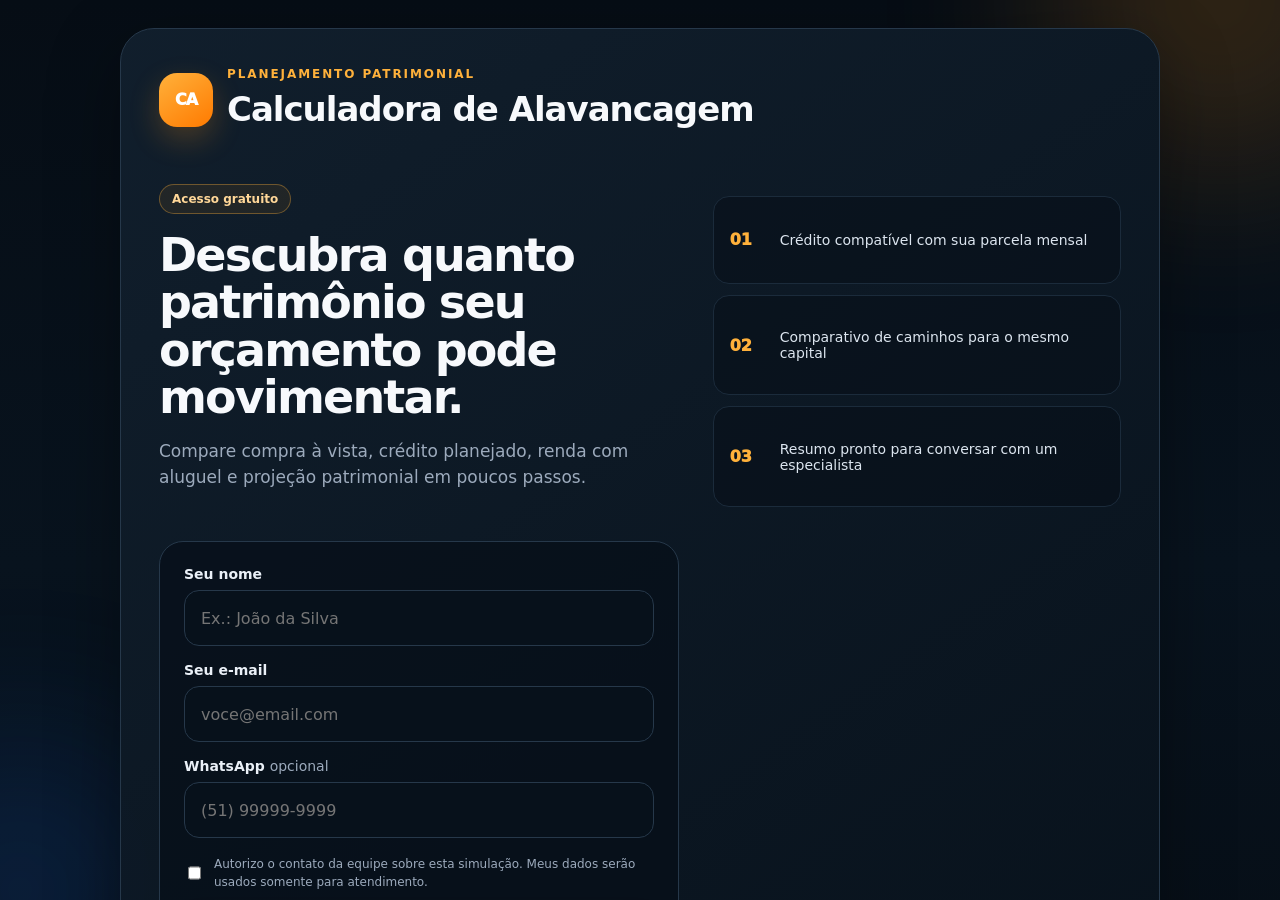
==== reset.html @ 83cf80e9 "Add files via upload" ====
<!doctype html>
<html lang="pt-BR">
<head>
  <meta charset="utf-8">
  <meta name="viewport" content="width=device-width,initial-scale=1">
  <meta name="theme-color" content="#09121d">
  <title>Atualizando Calculadora</title>
  <style>
    body{margin:0;min-height:100vh;display:grid;place-items:center;background:#07101a;color:#fff;font-family:system-ui;padding:24px;text-align:center}.card{max-width:460px;background:#101d2b;border:1px solid #26384a;border-radius:24px;padding:28px}h1{font-size:25px}p{color:#9caabc;line-height:1.5}.spin{width:46px;height:46px;border:4px solid #26384a;border-top-color:#ff9718;border-radius:50%;margin:0 auto 18px;animation:s .8s linear infinite}@keyframes s{to{transform:rotate(360deg)}}
  </style>
</head>
<body>
  <div class="card"><div class="spin"></div><h1>Atualizando a calculadora</h1><p>O cache antigo está sendo removido. Você será redirecionado automaticamente.</p></div>
  <script>
    (async()=>{try{if('serviceWorker'in navigator){const regs=await navigator.serviceWorker.getRegistrations();await Promise.all(regs.map(r=>r.unregister()))}const keys=await caches.keys();await Promise.all(keys.map(k=>caches.delete(k)))}catch(e){}setTimeout(()=>location.replace('./index.html?v='+Date.now()),900)})();
  </script>
</body>
</html>
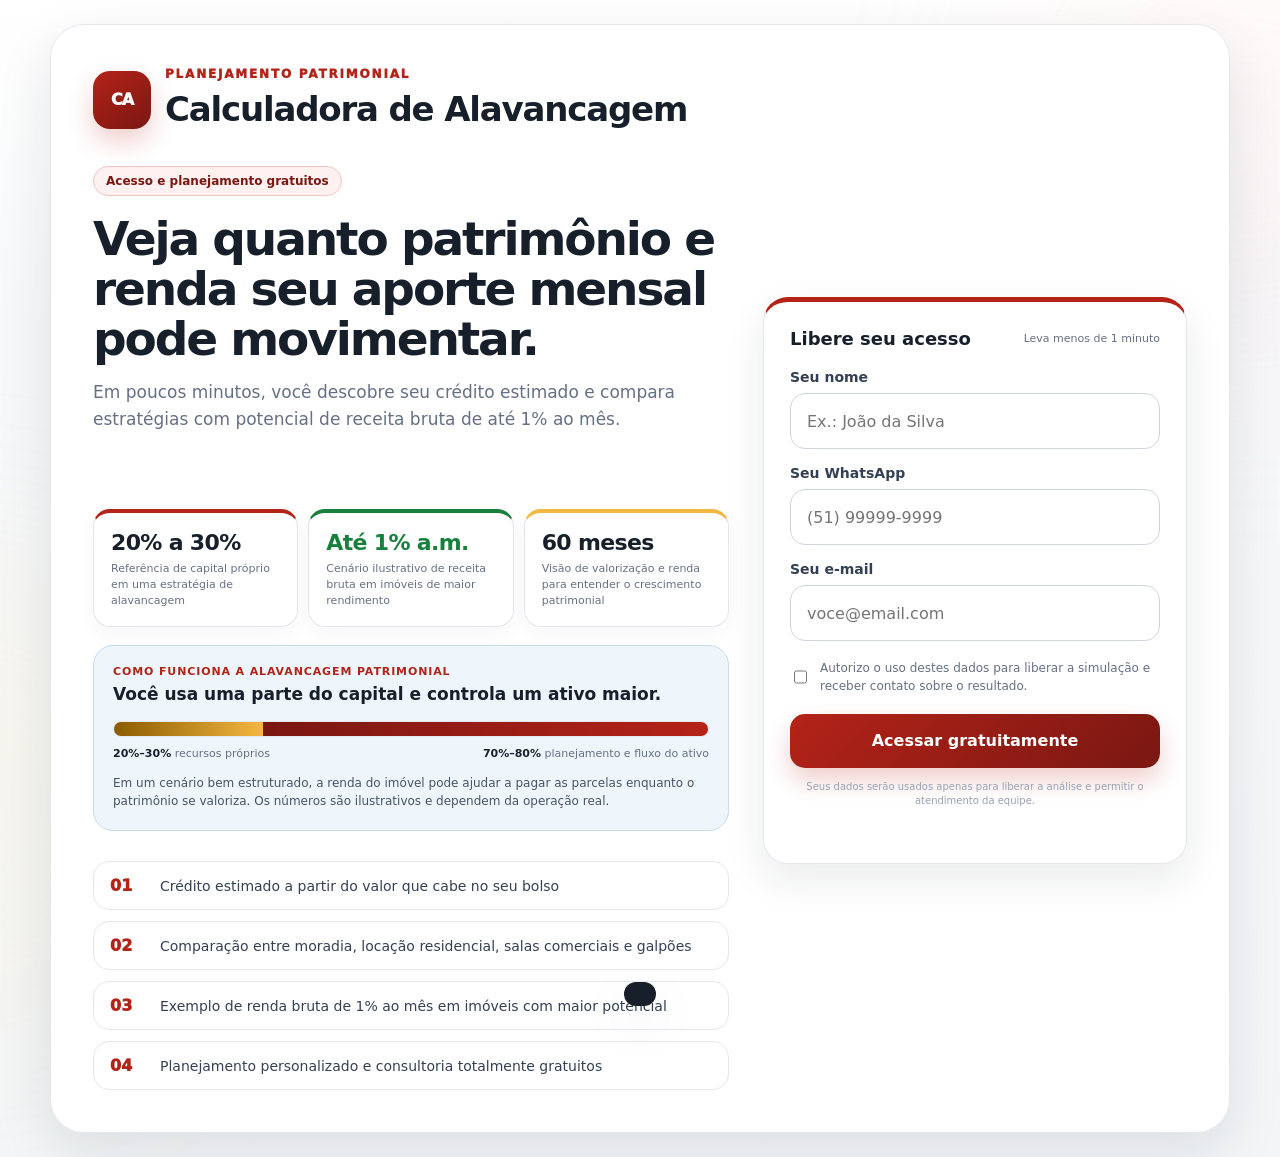
==== commit 7b8bbcb8: "Add files via upload" ====
--- a/reset.html
+++ b/reset.html
@@ -3,10 +3,10 @@
 <head>
   <meta charset="utf-8">
   <meta name="viewport" content="width=device-width,initial-scale=1">
-  <meta name="theme-color" content="#09121d">
+  <meta name="theme-color" content="#B42318">
   <title>Atualizando Calculadora</title>
   <style>
-    body{margin:0;min-height:100vh;display:grid;place-items:center;background:#07101a;color:#fff;font-family:system-ui;padding:24px;text-align:center}.card{max-width:460px;background:#101d2b;border:1px solid #26384a;border-radius:24px;padding:28px}h1{font-size:25px}p{color:#9caabc;line-height:1.5}.spin{width:46px;height:46px;border:4px solid #26384a;border-top-color:#ff9718;border-radius:50%;margin:0 auto 18px;animation:s .8s linear infinite}@keyframes s{to{transform:rotate(360deg)}}
+    body{margin:0;min-height:100vh;display:grid;place-items:center;background:#f4f6f8;color:#17202a;font-family:system-ui;padding:24px;text-align:center}.card{max-width:460px;background:#fff;border:1px solid #e4e7ec;border-top:5px solid #b42318;border-radius:24px;padding:28px;box-shadow:0 18px 55px rgba(23,32,42,.10)}h1{font-size:25px}p{color:#667085;line-height:1.5}.spin{width:46px;height:46px;border:4px solid #f0d0cd;border-top-color:#b42318;border-radius:50%;margin:0 auto 18px;animation:s .8s linear infinite}@keyframes s{to{transform:rotate(360deg)}}
   </style>
 </head>
 <body>
